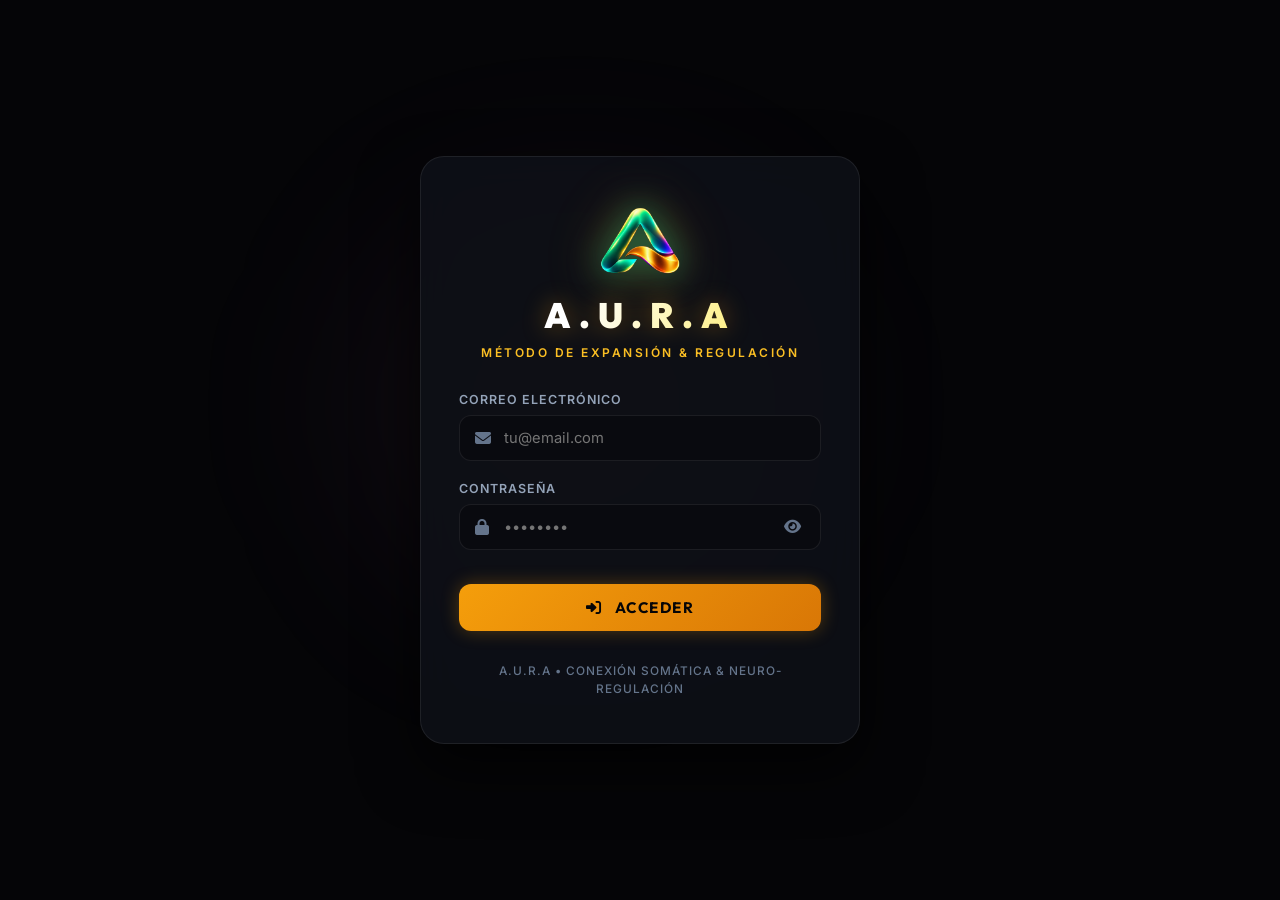
==== login.html @ 06a5b769 "Add files via upload" ====
<!DOCTYPE html>
<html lang="es">
<head>
    <meta charset="UTF-8">
    <meta name="viewport" content="width=device-width, initial-scale=1.0">
    <title>AURA - Acceso a la Plataforma</title>
    <meta name="description" content="Accede a AURA, método de expansión somática, respiración y regulación nerviosa.">
    <link rel="stylesheet" href="https://cdnjs.cloudflare.com/ajax/libs/font-awesome/6.4.0/css/all.min.css">
    <link href="https://fonts.googleapis.com/css2?family=Outfit:wght@300;400;500;600;700;800;900&family=Inter:wght@300;400;500;600;700&display=swap" rel="stylesheet">
    <link rel="icon" type="image/svg+xml" href="assets/logo.svg">
    <style>
        :root {
            --bg-deep:      #050507;
            --bg-card:      rgba(14, 16, 23, 0.88);
            --aura-gold:    #f59e0b;
            --aura-gold-light: #fbbf24;
            --aura-gold-glow: rgba(245, 158, 11, 0.3);
            --border-subtle: rgba(255, 255, 255, 0.08);
            --font-heading: 'Outfit', sans-serif;
            --font-body:    'Inter', sans-serif;
        }

        *, *::before, *::after {
            box-sizing: border-box;
            margin: 0;
            padding: 0;
            -webkit-font-smoothing: antialiased;
        }

        body {
            background-color: var(--bg-deep);
            color: #ffffff;
            font-family: var(--font-body);
            min-height: 100vh;
            display: flex;
            align-items: center;
            justify-content: center;
            overflow: hidden;
            position: relative;
            padding: 20px;
        }

        /* Ambient subtle aura waves */
        body::before {
            content: "";
            position: fixed;
            top: 20%;
            left: 20%;
            width: 50vw;
            height: 50vh;
            background: radial-gradient(circle, rgba(245, 158, 11, 0.08) 0%, rgba(168, 85, 247, 0.05) 50%, transparent 70%);
            filter: blur(80px);
            pointer-events: none;
        }

        .login-card {
            width: 100%;
            max-width: 440px;
            background: var(--bg-card);
            border: 1px solid var(--border-subtle);
            border-radius: 24px;
            padding: 44px 38px;
            box-shadow: 0 24px 60px rgba(0, 0, 0, 0.7);
            backdrop-filter: blur(20px);
            text-align: center;
            position: relative;
            z-index: 10;
        }

        .login-logo {
            display: block;
            width: 80px;
            height: 80px;
            margin: 0 auto 12px auto;
            object-fit: contain;
            filter: drop-shadow(0 0 16px rgba(16, 185, 129, 0.5)) drop-shadow(0 0 25px rgba(245, 158, 11, 0.35));
            animation: logoFloat 4s ease-in-out infinite alternate;
        }

        @keyframes logoFloat {
            0% { transform: translateY(0) scale(1); }
            100% { transform: translateY(-4px) scale(1.03); }
        }

        .login-title {
            font-family: var(--font-heading);
            font-size: 2.2rem;
            font-weight: 900;
            letter-spacing: 8px;
            text-transform: uppercase;
            display: block;
            width: 100%;
            text-align: center;
            margin: 0 auto;
            background: linear-gradient(
                110deg,
                #ffffff 15%,
                #fef08a 35%,
                #ffffff 45%,
                #f59e0b 55%,
                #ffffff 65%,
                #ffffff 85%
            );
            background-size: 220% 100%;
            -webkit-background-clip: text;
            -webkit-text-fill-color: transparent;
            animation: auraGleam 4s ease-in-out infinite;
            filter: drop-shadow(0 0 12px rgba(245, 158, 11, 0.4));
            position: relative;
        }

        @keyframes auraGleam {
            0%, 20% {
                background-position: 150% 0;
                filter: drop-shadow(0 0 8px rgba(245, 158, 11, 0.3));
                transform: scale(1);
            }
            45% {
                filter: drop-shadow(0 0 22px rgba(245, 158, 11, 0.95)) drop-shadow(0 0 38px rgba(251, 191, 36, 0.6));
                transform: scale(1.03);
            }
            70%, 100% {
                background-position: -150% 0;
                filter: drop-shadow(0 0 8px rgba(245, 158, 11, 0.3));
                transform: scale(1);
            }
        }

        .login-sub {
            font-size: 0.75rem;
            letter-spacing: 2.5px;
            color: var(--aura-gold-light);
            text-transform: uppercase;
            margin-top: 8px;
            margin-bottom: 32px;
            font-weight: 600;
        }

        .form-group {
            text-align: left;
            margin-bottom: 20px;
        }

        .form-label {
            display: block;
            font-size: 0.78rem;
            font-weight: 600;
            color: #94a3b8;
            letter-spacing: 1px;
            text-transform: uppercase;
            margin-bottom: 8px;
        }

        .input-wrapper {
            position: relative;
            display: flex;
            align-items: center;
        }

        .input-wrapper .input-icon {
            position: absolute;
            left: 16px;
            top: 50%;
            transform: translateY(-50%);
            color: #64748b;
            pointer-events: none;
            z-index: 2;
        }

        .input-wrapper .toggle-password {
            position: absolute;
            right: 16px !important;
            left: auto !important;
            top: 50%;
            transform: translateY(-50%);
            color: #64748b;
            cursor: pointer;
            z-index: 5;
            padding: 4px;
            font-size: 0.95rem;
            transition: color 0.2s ease, transform 0.2s ease;
        }

        .input-wrapper .toggle-password:hover {
            color: var(--aura-gold);
            transform: translateY(-50%) scale(1.1);
        }

        .form-control {
            width: 100%;
            background: #090a0f;
            border: 1px solid var(--border-subtle);
            border-radius: 12px;
            padding: 13px 46px 13px 44px;
            color: #ffffff;
            font-family: var(--font-body);
            font-size: 0.92rem;
            outline: none;
            transition: all 0.2s ease;
        }

        .form-control:focus {
            border-color: var(--aura-gold);
            box-shadow: 0 0 14px var(--aura-gold-glow);
        }

        .btn-submit {
            width: 100%;
            background: linear-gradient(135deg, #f59e0b, #d97706);
            color: #050507;
            font-family: var(--font-heading);
            font-size: 0.95rem;
            font-weight: 700;
            letter-spacing: 1.5px;
            padding: 14px;
            border-radius: 12px;
            border: none;
            cursor: pointer;
            margin-top: 14px;
            margin-bottom: 4px;
            transition: all 0.25s ease;
            box-shadow: 0 0 18px var(--aura-gold-glow);
            text-transform: uppercase;
        }

        .btn-submit:hover {
            transform: translateY(-2px);
            box-shadow: 0 0 26px rgba(245, 158, 11, 0.5);
            background: linear-gradient(135deg, #fbbf24, #f59e0b);
        }

        .login-footer-text {
            margin-top: 28px;
            margin-bottom: 0;
            font-size: 0.74rem;
            color: #64748b;
            letter-spacing: 1px;
            text-transform: uppercase;
            font-weight: 500;
            line-height: 1.5;
        }

        .error-msg {
            display: none;
            background: rgba(239, 68, 68, 0.12);
            border: 1px solid rgba(239, 68, 68, 0.35);
            color: #fca5a5;
            padding: 12px 16px;
            border-radius: 12px;
            font-size: 0.82rem;
            margin-bottom: 20px;
            text-align: left;
            align-items: center;
            gap: 10px;
            animation: fadeIn 0.3s ease;
        }

        @keyframes fadeIn {
            from { opacity: 0; transform: translateY(-6px); }
            to { opacity: 1; transform: translateY(0); }
        }
    </style>
</head>
<body>
    <div class="login-card">
        <img src="assets/aura_logo_3d.png" alt="A.U.R.A" class="login-logo">
        <h1 class="login-title">A.U.R.A</h1>
        <p class="login-sub">MÉTODO DE EXPANSIÓN & REGULACIÓN</p>

        <!-- Mensaje de Error en Tiempo Real -->
        <div id="error-msg" class="error-msg"></div>

        <form id="login-form" onsubmit="handleLogin(event);">
            <div class="form-group">
                <label class="form-label">Correo Electrónico</label>
                <div class="input-wrapper">
                    <i class="fas fa-envelope input-icon"></i>
                    <input id="login-email" type="email" class="form-control" placeholder="tu@email.com" required autocomplete="email">
                </div>
            </div>

            <div class="form-group">
                <label class="form-label">Contraseña</label>
                <div class="input-wrapper">
                    <i class="fas fa-lock input-icon"></i>
                    <input id="login-password" type="password" class="form-control" placeholder="••••••••" required autocomplete="current-password">
                    <i id="togglePassword" class="fas fa-eye toggle-password" title="Mostrar/Ocultar contraseña"></i>
                </div>
            </div>

            <button type="submit" id="btn-submit-login" class="btn-submit">
                <i class="fas fa-sign-in-alt" style="margin-right: 8px;"></i> Acceder
            </button>
        </form>

        <p class="login-footer-text">
            A.U.R.A &bull; Conexión Somática & Neuro-Regulación
        </p>
    </div>

    <script src="js/auth.js?v=7.0"></script>
</body>
</html>
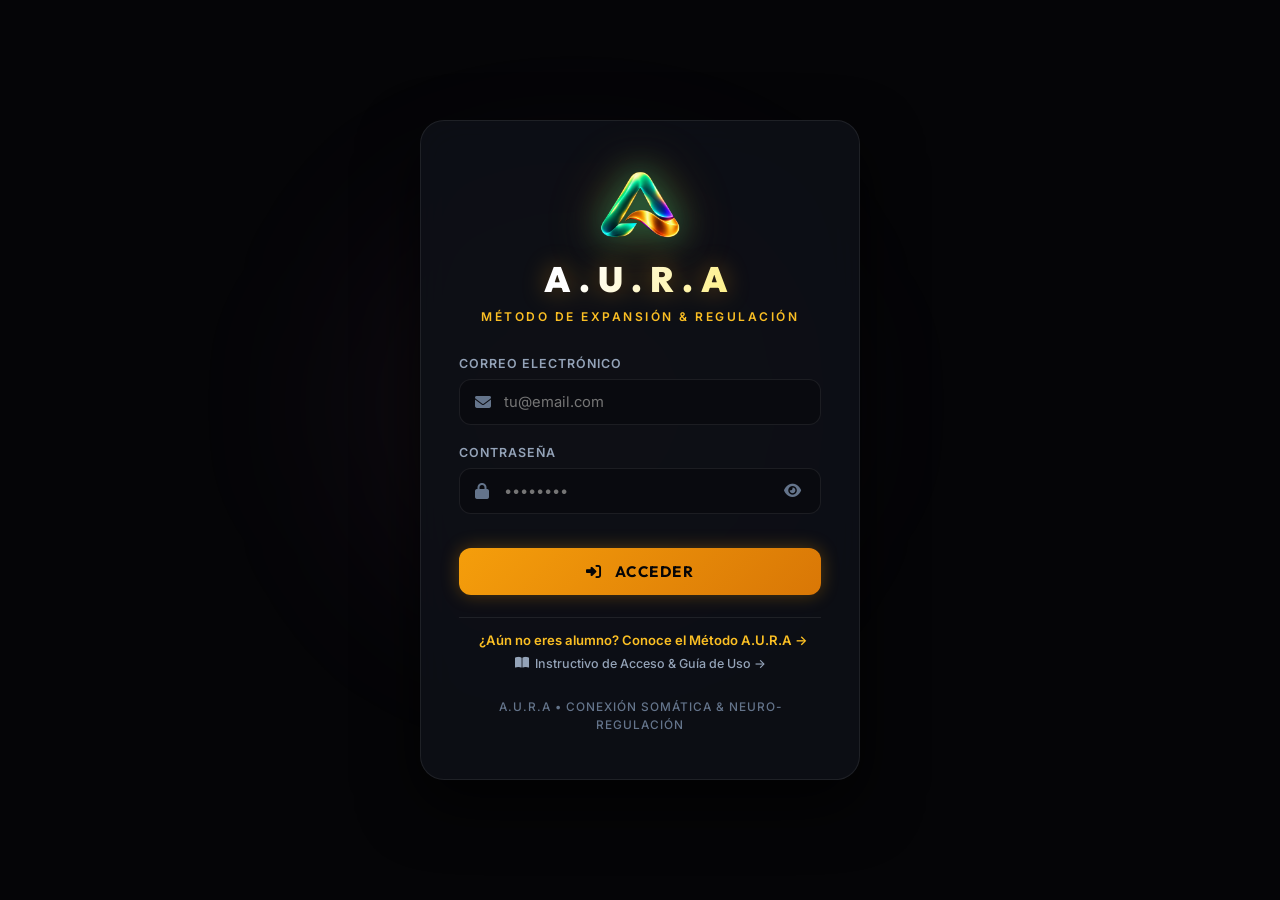
==== commit 7f1939cb: "Add files via upload" ====
--- a/login.html
+++ b/login.html
@@ -2,12 +2,25 @@
 <html lang="es">
 <head>
     <meta charset="UTF-8">
-    <meta name="viewport" content="width=device-width, initial-scale=1.0">
-    <title>AURA - Acceso a la Plataforma</title>
-    <meta name="description" content="Accede a AURA, método de expansión somática, respiración y regulación nerviosa.">
+    <meta name="viewport" content="width=device-width, initial-scale=1.0, maximum-scale=1.0, user-scalable=no, viewport-fit=cover">
+    <title>A.U.R.A - Acceso a la Plataforma</title>
+    <meta name="description" content="Accede a A.U.R.A, método de expansión somática, respiración y regulación nerviosa.">
+    
+    <!-- iOS Web Clip & PWA Meta Tags -->
+    <meta name="apple-mobile-web-app-capable" content="yes">
+    <meta name="apple-mobile-web-app-status-bar-style" content="black-translucent">
+    <meta name="apple-mobile-web-app-title" content="A.U.R.A">
+    <meta name="theme-color" content="#050507">
+    
+    <!-- Icons (iOS Safari & Android PWA) -->
+    <link rel="apple-touch-icon" sizes="180x180" href="assets/aura_logo_3d.png">
+    <link rel="apple-touch-icon" href="assets/aura_logo_3d.png">
+    <link rel="icon" type="image/png" href="assets/aura_logo_3d.png">
+    <link rel="manifest" href="manifest.json">
+
     <link rel="stylesheet" href="https://cdnjs.cloudflare.com/ajax/libs/font-awesome/6.4.0/css/all.min.css">
     <link href="https://fonts.googleapis.com/css2?family=Outfit:wght@300;400;500;600;700;800;900&family=Inter:wght@300;400;500;600;700&display=swap" rel="stylesheet">
-    <link rel="icon" type="image/svg+xml" href="assets/logo.svg">
+
     <style>
         :root {
             --bg-deep:      #050507;
@@ -259,6 +272,29 @@
             from { opacity: 0; transform: translateY(-6px); }
             to { opacity: 1; transform: translateY(0); }
         }
+
+        @media (max-width: 480px) {
+            body {
+                padding: 16px;
+                padding-top: env(safe-area-inset-top, 16px);
+                padding-bottom: env(safe-area-inset-bottom, 16px);
+            }
+            .login-card {
+                padding: 32px 22px;
+                border-radius: 20px;
+            }
+            .login-title {
+                font-size: 1.85rem;
+                letter-spacing: 6px;
+            }
+            .login-logo {
+                width: 70px;
+                height: 70px;
+            }
+            .form-control {
+                font-size: 16px !important; /* Evita que Safari en iOS haga auto-zoom */
+            }
+        }
     </style>
 </head>
 <body>
@@ -293,6 +329,15 @@
             </button>
         </form>
 
+        <div style="margin-top: 18px; padding-top: 14px; border-top: 1px solid var(--border-subtle); display: flex; flex-direction: column; gap: 8px;">
+            <a href="landing.html" style="color: var(--aura-gold-light); text-decoration: none; font-size: 0.82rem; font-weight: 600; display: inline-flex; align-items: center; justify-content: center; gap: 6px;">
+                <i class="fas fa-sparkles"></i> ¿Aún no eres alumno? Conoce el Método A.U.R.A &rarr;
+            </a>
+            <a href="instructivo.html" style="color: #94a3b8; text-decoration: none; font-size: 0.78rem; font-weight: 500; display: inline-flex; align-items: center; justify-content: center; gap: 6px;">
+                <i class="fas fa-book-open"></i> Instructivo de Acceso & Guía de Uso &rarr;
+            </a>
+        </div>
+
         <p class="login-footer-text">
             A.U.R.A &bull; Conexión Somática & Neuro-Regulación
         </p>
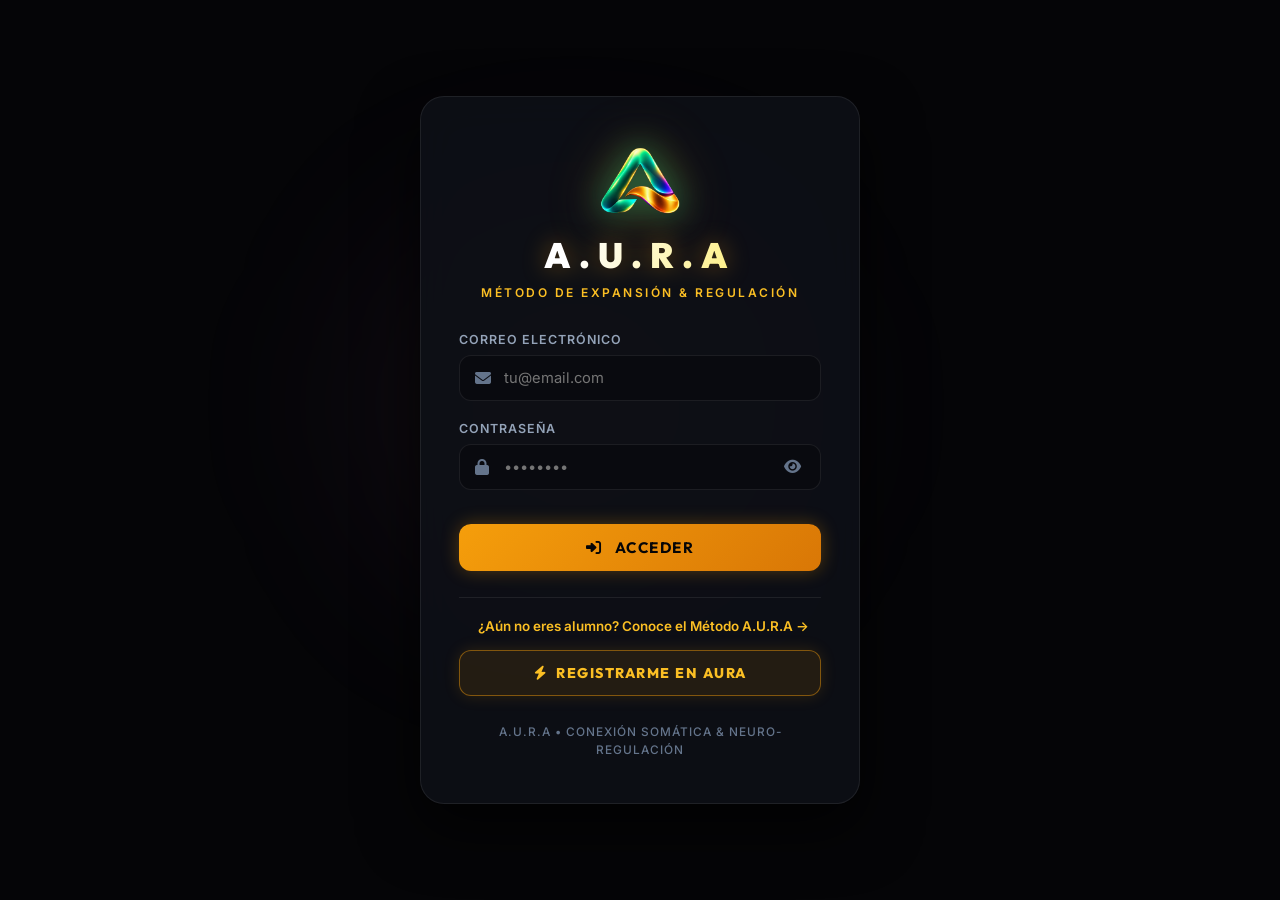
==== commit c0e638af: "Add files via upload" ====
--- a/login.html
+++ b/login.html
@@ -242,6 +242,54 @@
             background: linear-gradient(135deg, #fbbf24, #f59e0b);
         }
 
+        .btn-register {
+            width: 100%;
+            background: rgba(245, 158, 11, 0.1);
+            border: 1px solid rgba(245, 158, 11, 0.45);
+            color: var(--aura-gold-light);
+            font-family: var(--font-heading);
+            font-size: 0.88rem;
+            font-weight: 800;
+            letter-spacing: 1.5px;
+            padding: 13px 18px;
+            border-radius: 12px;
+            text-decoration: none;
+            display: inline-flex;
+            align-items: center;
+            justify-content: center;
+            gap: 9px;
+            text-transform: uppercase;
+            transition: all 0.25s ease;
+            box-shadow: 0 0 16px rgba(245, 158, 11, 0.15);
+            cursor: pointer;
+        }
+
+        .btn-register:hover {
+            background: linear-gradient(135deg, rgba(245, 158, 11, 0.25), rgba(217, 119, 6, 0.3));
+            border-color: var(--aura-gold);
+            color: #ffffff;
+            box-shadow: 0 0 24px rgba(245, 158, 11, 0.4);
+            transform: translateY(-2px);
+        }
+
+        .link-sales-page {
+            color: var(--aura-gold-light);
+            text-decoration: none;
+            font-size: 0.84rem;
+            font-weight: 600;
+            display: inline-flex;
+            align-items: center;
+            justify-content: center;
+            gap: 6px;
+            transition: all 0.2s ease;
+            padding: 4px 0;
+        }
+
+        .link-sales-page:hover {
+            color: #ffffff;
+            text-shadow: 0 0 12px rgba(251, 191, 36, 0.6);
+        }
+
         .login-footer-text {
             margin-top: 28px;
             margin-bottom: 0;
@@ -329,12 +377,12 @@
             </button>
         </form>
 
-        <div style="margin-top: 18px; padding-top: 14px; border-top: 1px solid var(--border-subtle); display: flex; flex-direction: column; gap: 8px;">
-            <a href="landing.html" style="color: var(--aura-gold-light); text-decoration: none; font-size: 0.82rem; font-weight: 600; display: inline-flex; align-items: center; justify-content: center; gap: 6px;">
+        <div style="margin-top: 22px; padding-top: 16px; border-top: 1px solid var(--border-subtle); display: flex; flex-direction: column; gap: 12px;">
+            <a href="https://evolucionaconaura.netlify.app/" class="link-sales-page">
                 <i class="fas fa-sparkles"></i> ¿Aún no eres alumno? Conoce el Método A.U.R.A &rarr;
             </a>
-            <a href="instructivo.html" style="color: #94a3b8; text-decoration: none; font-size: 0.78rem; font-weight: 500; display: inline-flex; align-items: center; justify-content: center; gap: 6px;">
-                <i class="fas fa-book-open"></i> Instructivo de Acceso & Guía de Uso &rarr;
+            <a href="https://pay.hotmart.com/E107951365J" class="btn-register" title="Inscribirse y pagar el acceso al Método A.U.R.A">
+                <i class="fas fa-bolt"></i> Registrarme en AURA
             </a>
         </div>
 
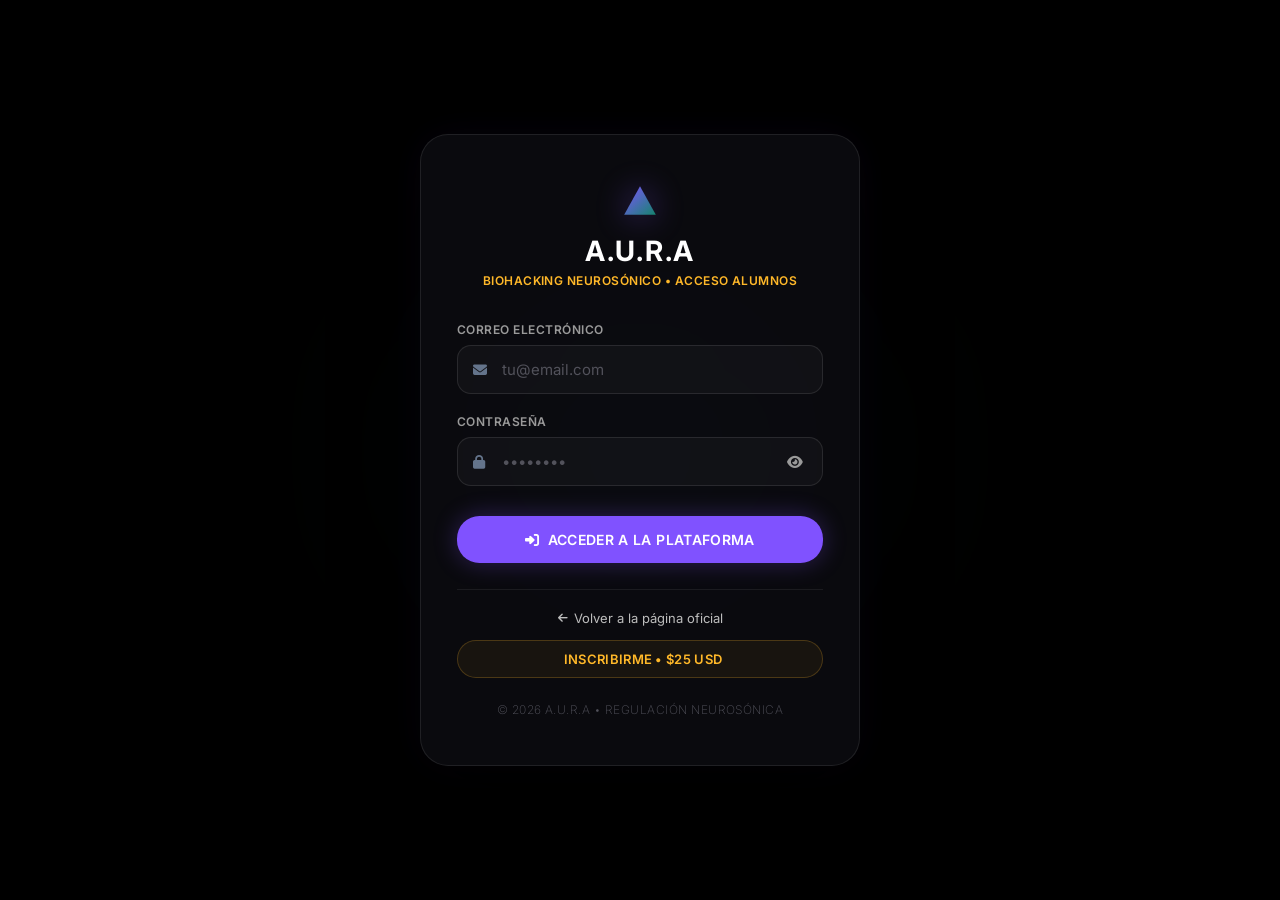
==== commit f6d914cd: "Add files via upload" ====
--- a/login.html
+++ b/login.html
@@ -3,34 +3,39 @@
 <head>
     <meta charset="UTF-8">
     <meta name="viewport" content="width=device-width, initial-scale=1.0, maximum-scale=1.0, user-scalable=no, viewport-fit=cover">
-    <title>A.U.R.A - Acceso a la Plataforma</title>
-    <meta name="description" content="Accede a A.U.R.A, método de expansión somática, respiración y regulación nerviosa.">
+    <title>A.U.R.A &bull; Acceso Alumnos</title>
+    <meta name="description" content="Acceso a la plataforma web oficial de A.U.R.A — Neuro-regulación somática y biohacking neurosónico.">
     
     <!-- iOS Web Clip & PWA Meta Tags -->
     <meta name="apple-mobile-web-app-capable" content="yes">
     <meta name="apple-mobile-web-app-status-bar-style" content="black-translucent">
     <meta name="apple-mobile-web-app-title" content="A.U.R.A">
-    <meta name="theme-color" content="#050507">
+    <meta name="theme-color" content="#000000">
     
-    <!-- Icons (iOS Safari & Android PWA) -->
-    <link rel="apple-touch-icon" sizes="180x180" href="assets/aura_logo_3d.png">
-    <link rel="apple-touch-icon" href="assets/aura_logo_3d.png">
-    <link rel="icon" type="image/png" href="assets/aura_logo_3d.png">
+    <!-- Icons -->
+    <link rel="icon" type="image/png" href="favicon.png">
+    <link rel="apple-touch-icon" sizes="180x180" href="apple-touch-icon.png">
     <link rel="manifest" href="manifest.json">
 
+    <!-- Fonts: Inter (PPNeueMontreal substitute) -->
+    <link rel="preconnect" href="https://fonts.googleapis.com">
+    <link rel="preconnect" href="https://fonts.gstatic.com" crossorigin>
+    <link href="https://fonts.googleapis.com/css2?family=Inter:wght@200;400;500;600;700&display=swap" rel="stylesheet">
     <link rel="stylesheet" href="https://cdnjs.cloudflare.com/ajax/libs/font-awesome/6.4.0/css/all.min.css">
-    <link href="https://fonts.googleapis.com/css2?family=Outfit:wght@300;400;500;600;700;800;900&family=Inter:wght@300;400;500;600;700&display=swap" rel="stylesheet">
 
     <style>
+        /* ==========================================================================
+           DALA DESIGN SYSTEM TOKENS (Pure Void Black, Monolithic Typography & Electric Iris)
+           ========================================================================== */
         :root {
-            --bg-deep:      #050507;
-            --bg-card:      rgba(14, 16, 23, 0.88);
-            --aura-gold:    #f59e0b;
-            --aura-gold-light: #fbbf24;
-            --aura-gold-glow: rgba(245, 158, 11, 0.3);
-            --border-subtle: rgba(255, 255, 255, 0.08);
-            --font-heading: 'Outfit', sans-serif;
-            --font-body:    'Inter', sans-serif;
+            --color-void: #000000;
+            --color-bone-white: #ffffff;
+            --color-ash-gray: #9a9a9a;
+            --color-silver-mist: #bdbdbd;
+            --color-electric-iris: #8052ff;
+            --color-saffron-spark: #ffb829;
+            --color-deep-verdant: #15846e;
+            --font-main: 'Inter', ui-sans-serif, -apple-system, BlinkMacSystemFont, "Segoe UI", Roboto, sans-serif;
         }
 
         *, *::before, *::after {
@@ -40,115 +45,100 @@
             -webkit-font-smoothing: antialiased;
         }
 
+        html {
+            background-color: var(--color-void);
+            color: var(--color-bone-white);
+            font-family: var(--font-main);
+            min-height: 100vh;
+        }
+
         body {
-            background-color: var(--bg-deep);
-            color: #ffffff;
-            font-family: var(--font-body);
+            background-color: #000000;
             min-height: 100vh;
             display: flex;
+            flex-direction: column;
             align-items: center;
             justify-content: center;
-            overflow: hidden;
+            padding: 24px 18px;
             position: relative;
-            padding: 20px;
-        }
-
-        /* Ambient subtle aura waves */
-        body::before {
-            content: "";
+            overflow-x: hidden;
+        }
+
+        /* Ambient subtle aura nebula glow */
+        .ambient-glow {
             position: fixed;
-            top: 20%;
-            left: 20%;
-            width: 50vw;
-            height: 50vh;
-            background: radial-gradient(circle, rgba(245, 158, 11, 0.08) 0%, rgba(168, 85, 247, 0.05) 50%, transparent 70%);
-            filter: blur(80px);
+            top: 50%;
+            left: 50%;
+            transform: translate(-50%, -50%);
+            width: 600px;
+            height: 600px;
+            background: radial-gradient(
+                circle,
+                rgba(128, 82, 255, 0.08) 0%,
+                rgba(21, 132, 110, 0.04) 40%,
+                transparent 70%
+            );
+            filter: blur(90px);
             pointer-events: none;
-        }
-
+            z-index: 0;
+        }
+
+        /* Monolithic Glassmorphic Login Card */
         .login-card {
             width: 100%;
             max-width: 440px;
-            background: var(--bg-card);
-            border: 1px solid var(--border-subtle);
-            border-radius: 24px;
-            padding: 44px 38px;
-            box-shadow: 0 24px 60px rgba(0, 0, 0, 0.7);
-            backdrop-filter: blur(20px);
+            background: rgba(14, 14, 18, 0.78);
+            border: 1px solid rgba(255, 255, 255, 0.09);
+            border-radius: 28px;
+            padding: 48px 36px;
+            box-shadow: 0 32px 80px rgba(0, 0, 0, 0.85), 0 0 40px rgba(128, 82, 255, 0.06);
+            backdrop-filter: blur(24px);
+            -webkit-backdrop-filter: blur(24px);
             text-align: center;
             position: relative;
             z-index: 10;
         }
 
-        .login-logo {
+        /* Brand Logo (Matching Sales Page) */
+        .brand-header {
+            display: flex;
+            flex-direction: column;
+            align-items: center;
+            margin-bottom: 34px;
+        }
+
+        .brand-triangle-logo {
+            width: 38px;
+            height: 38px;
             display: block;
-            width: 80px;
-            height: 80px;
-            margin: 0 auto 12px auto;
-            object-fit: contain;
-            filter: drop-shadow(0 0 16px rgba(16, 185, 129, 0.5)) drop-shadow(0 0 25px rgba(245, 158, 11, 0.35));
-            animation: logoFloat 4s ease-in-out infinite alternate;
-        }
-
-        @keyframes logoFloat {
-            0% { transform: translateY(0) scale(1); }
-            100% { transform: translateY(-4px) scale(1.03); }
-        }
-
-        .login-title {
-            font-family: var(--font-heading);
-            font-size: 2.2rem;
-            font-weight: 900;
-            letter-spacing: 8px;
-            text-transform: uppercase;
-            display: block;
-            width: 100%;
-            text-align: center;
-            margin: 0 auto;
-            background: linear-gradient(
-                110deg,
-                #ffffff 15%,
-                #fef08a 35%,
-                #ffffff 45%,
-                #f59e0b 55%,
-                #ffffff 65%,
-                #ffffff 85%
-            );
-            background-size: 220% 100%;
-            -webkit-background-clip: text;
-            -webkit-text-fill-color: transparent;
-            animation: auraGleam 4s ease-in-out infinite;
-            filter: drop-shadow(0 0 12px rgba(245, 158, 11, 0.4));
-            position: relative;
-        }
-
-        @keyframes auraGleam {
-            0%, 20% {
-                background-position: 150% 0;
-                filter: drop-shadow(0 0 8px rgba(245, 158, 11, 0.3));
-                transform: scale(1);
-            }
-            45% {
-                filter: drop-shadow(0 0 22px rgba(245, 158, 11, 0.95)) drop-shadow(0 0 38px rgba(251, 191, 36, 0.6));
-                transform: scale(1.03);
-            }
-            70%, 100% {
-                background-position: -150% 0;
-                filter: drop-shadow(0 0 8px rgba(245, 158, 11, 0.3));
-                transform: scale(1);
-            }
-        }
-
-        .login-sub {
-            font-size: 0.75rem;
-            letter-spacing: 2.5px;
-            color: var(--aura-gold-light);
-            text-transform: uppercase;
-            margin-top: 8px;
-            margin-bottom: 32px;
+            margin-bottom: 16px;
+            filter: drop-shadow(0 0 16px rgba(128, 82, 255, 0.45));
+            transition: transform 0.3s ease;
+        }
+
+        .brand-triangle-logo:hover {
+            transform: scale(1.06);
+        }
+
+        .brand-title {
+            font-size: 28px;
+            font-weight: 700;
+            color: var(--color-bone-white);
+            letter-spacing: 0.06em;
+            text-transform: uppercase;
+            line-height: 1;
+            margin-bottom: 8px;
+        }
+
+        .brand-sub {
+            font-size: 12px;
             font-weight: 600;
-        }
-
+            color: var(--color-saffron-spark);
+            letter-spacing: 0.04em;
+            text-transform: uppercase;
+        }
+
+        /* Form Controls */
         .form-group {
             text-align: left;
             margin-bottom: 20px;
@@ -156,10 +146,10 @@
 
         .form-label {
             display: block;
-            font-size: 0.78rem;
+            font-size: 12px;
             font-weight: 600;
-            color: #94a3b8;
-            letter-spacing: 1px;
+            color: var(--color-ash-gray);
+            letter-spacing: 0.04em;
             text-transform: uppercase;
             margin-bottom: 8px;
         }
@@ -170,193 +160,225 @@
             align-items: center;
         }
 
-        .input-wrapper .input-icon {
+        .input-icon {
             position: absolute;
             left: 16px;
             top: 50%;
             transform: translateY(-50%);
             color: #64748b;
+            font-size: 14px;
             pointer-events: none;
             z-index: 2;
         }
 
-        .input-wrapper .toggle-password {
+        .toggle-password {
             position: absolute;
-            right: 16px !important;
-            left: auto !important;
+            right: 16px;
             top: 50%;
             transform: translateY(-50%);
-            color: #64748b;
+            color: var(--color-ash-gray);
             cursor: pointer;
             z-index: 5;
             padding: 4px;
-            font-size: 0.95rem;
+            font-size: 14px;
             transition: color 0.2s ease, transform 0.2s ease;
         }
 
-        .input-wrapper .toggle-password:hover {
-            color: var(--aura-gold);
+        .toggle-password:hover {
+            color: var(--color-electric-iris);
             transform: translateY(-50%) scale(1.1);
         }
 
         .form-control {
             width: 100%;
-            background: #090a0f;
-            border: 1px solid var(--border-subtle);
-            border-radius: 12px;
-            padding: 13px 46px 13px 44px;
-            color: #ffffff;
-            font-family: var(--font-body);
-            font-size: 0.92rem;
+            background: rgba(255, 255, 255, 0.03);
+            border: 1px solid rgba(255, 255, 255, 0.1);
+            border-radius: 14px;
+            padding: 14px 44px 14px 44px;
+            color: var(--color-bone-white);
+            font-family: var(--font-main);
+            font-size: 15px;
             outline: none;
-            transition: all 0.2s ease;
+            transition: all 0.25s ease;
+        }
+
+        .form-control::placeholder {
+            color: #52525b;
         }
 
         .form-control:focus {
-            border-color: var(--aura-gold);
-            box-shadow: 0 0 14px var(--aura-gold-glow);
-        }
-
+            border-color: var(--color-electric-iris);
+            background: rgba(255, 255, 255, 0.06);
+            box-shadow: 0 0 20px rgba(128, 82, 255, 0.25);
+        }
+
+        /* Primary Submit Button: Electric Iris Pill */
         .btn-submit {
             width: 100%;
-            background: linear-gradient(135deg, #f59e0b, #d97706);
-            color: #050507;
-            font-family: var(--font-heading);
-            font-size: 0.95rem;
-            font-weight: 700;
-            letter-spacing: 1.5px;
-            padding: 14px;
-            border-radius: 12px;
+            background-color: var(--color-electric-iris);
+            color: var(--color-bone-white);
+            border-radius: 22.5px;
+            padding: 15px 24px;
+            font-family: var(--font-main);
+            font-size: 14px;
+            font-weight: 600;
+            letter-spacing: 0.025em;
+            text-transform: uppercase;
             border: none;
             cursor: pointer;
-            margin-top: 14px;
-            margin-bottom: 4px;
-            transition: all 0.25s ease;
-            box-shadow: 0 0 18px var(--aura-gold-glow);
-            text-transform: uppercase;
+            margin-top: 10px;
+            transition: opacity 0.2s ease, transform 0.2s ease, box-shadow 0.2s ease;
+            box-shadow: 0 0 24px rgba(128, 82, 255, 0.3);
+            display: inline-flex;
+            align-items: center;
+            justify-content: center;
+            gap: 8px;
         }
 
         .btn-submit:hover {
-            transform: translateY(-2px);
-            box-shadow: 0 0 26px rgba(245, 158, 11, 0.5);
-            background: linear-gradient(135deg, #fbbf24, #f59e0b);
-        }
-
-        .btn-register {
-            width: 100%;
-            background: rgba(245, 158, 11, 0.1);
-            border: 1px solid rgba(245, 158, 11, 0.45);
-            color: var(--aura-gold-light);
-            font-family: var(--font-heading);
-            font-size: 0.88rem;
-            font-weight: 800;
-            letter-spacing: 1.5px;
-            padding: 13px 18px;
+            opacity: 0.92;
+            transform: translateY(-1px);
+            box-shadow: 0 0 32px rgba(128, 82, 255, 0.45);
+        }
+
+        .btn-submit:active {
+            transform: translateY(0);
+        }
+
+        /* Error Message Box */
+        .error-msg {
+            display: none;
+            background: rgba(244, 63, 94, 0.1);
+            border: 1px solid rgba(244, 63, 94, 0.35);
+            color: #fda4af;
+            padding: 12px 16px;
             border-radius: 12px;
+            font-size: 13px;
+            margin-bottom: 20px;
+            text-align: left;
+            align-items: center;
+            gap: 10px;
+            line-height: 1.4;
+            animation: fadeIn 0.25s ease;
+        }
+
+        @keyframes fadeIn {
+            from { opacity: 0; transform: translateY(-4px); }
+            to { opacity: 1; transform: translateY(0); }
+        }
+
+        /* Footer & Extra Actions */
+        .login-footer-actions {
+            margin-top: 26px;
+            padding-top: 20px;
+            border-top: 1px solid rgba(255, 255, 255, 0.07);
+            display: flex;
+            flex-direction: column;
+            gap: 14px;
+        }
+
+        .link-sales-page {
+            color: var(--color-silver-mist);
             text-decoration: none;
-            display: inline-flex;
-            align-items: center;
-            justify-content: center;
-            gap: 9px;
-            text-transform: uppercase;
-            transition: all 0.25s ease;
-            box-shadow: 0 0 16px rgba(245, 158, 11, 0.15);
-            cursor: pointer;
-        }
-
-        .btn-register:hover {
-            background: linear-gradient(135deg, rgba(245, 158, 11, 0.25), rgba(217, 119, 6, 0.3));
-            border-color: var(--aura-gold);
-            color: #ffffff;
-            box-shadow: 0 0 24px rgba(245, 158, 11, 0.4);
-            transform: translateY(-2px);
-        }
-
-        .link-sales-page {
-            color: var(--aura-gold-light);
-            text-decoration: none;
-            font-size: 0.84rem;
-            font-weight: 600;
+            font-size: 13px;
+            font-weight: 400;
             display: inline-flex;
             align-items: center;
             justify-content: center;
             gap: 6px;
+            transition: color 0.2s ease;
+        }
+
+        .link-sales-page:hover {
+            color: var(--color-bone-white);
+        }
+
+        .btn-register-ghost {
+            color: var(--color-saffron-spark);
+            text-decoration: none;
+            font-size: 13px;
+            font-weight: 600;
+            letter-spacing: 0.025em;
+            text-transform: uppercase;
+            display: inline-flex;
+            align-items: center;
+            justify-content: center;
+            gap: 6px;
+            padding: 10px 16px;
+            border-radius: 20px;
+            background: rgba(255, 184, 41, 0.06);
+            border: 1px solid rgba(255, 184, 41, 0.22);
             transition: all 0.2s ease;
-            padding: 4px 0;
-        }
-
-        .link-sales-page:hover {
-            color: #ffffff;
-            text-shadow: 0 0 12px rgba(251, 191, 36, 0.6);
-        }
-
-        .login-footer-text {
-            margin-top: 28px;
-            margin-bottom: 0;
-            font-size: 0.74rem;
-            color: #64748b;
-            letter-spacing: 1px;
-            text-transform: uppercase;
-            font-weight: 500;
-            line-height: 1.5;
-        }
-
-        .error-msg {
-            display: none;
-            background: rgba(239, 68, 68, 0.12);
-            border: 1px solid rgba(239, 68, 68, 0.35);
-            color: #fca5a5;
-            padding: 12px 16px;
-            border-radius: 12px;
-            font-size: 0.82rem;
-            margin-bottom: 20px;
-            text-align: left;
-            align-items: center;
-            gap: 10px;
-            animation: fadeIn 0.3s ease;
-        }
-
-        @keyframes fadeIn {
-            from { opacity: 0; transform: translateY(-6px); }
-            to { opacity: 1; transform: translateY(0); }
-        }
-
+        }
+
+        .btn-register-ghost:hover {
+            background: rgba(255, 184, 41, 0.12);
+            border-color: var(--color-saffron-spark);
+            box-shadow: 0 0 16px rgba(255, 184, 41, 0.2);
+        }
+
+        .login-caption {
+            margin-top: 24px;
+            font-size: 12px;
+            font-weight: 200;
+            color: #52525b;
+            letter-spacing: 0.04em;
+            text-transform: uppercase;
+        }
+
+        /* Mobile Adjustments */
         @media (max-width: 480px) {
             body {
                 padding: 16px;
-                padding-top: env(safe-area-inset-top, 16px);
-                padding-bottom: env(safe-area-inset-bottom, 16px);
             }
             .login-card {
-                padding: 32px 22px;
-                border-radius: 20px;
+                padding: 36px 24px;
+                border-radius: 22px;
             }
-            .login-title {
-                font-size: 1.85rem;
-                letter-spacing: 6px;
+            .brand-title {
+                font-size: 25px;
             }
-            .login-logo {
-                width: 70px;
-                height: 70px;
+            .brand-triangle-logo {
+                width: 32px;
+                height: 32px;
             }
             .form-control {
-                font-size: 16px !important; /* Evita que Safari en iOS haga auto-zoom */
+                font-size: 16px !important; /* Evita zoom automático en Safari iOS */
+                padding: 13px 40px 13px 40px;
             }
         }
     </style>
 </head>
 <body>
+
+    <!-- Ambient Subtle Glow Background -->
+    <div class="ambient-glow"></div>
+
+    <!-- Login Card -->
     <div class="login-card">
-        <img src="assets/aura_logo_3d.png" alt="A.U.R.A" class="login-logo">
-        <h1 class="login-title">A.U.R.A</h1>
-        <p class="login-sub">MÉTODO DE EXPANSIÓN & REGULACIÓN</p>
-
-        <!-- Mensaje de Error en Tiempo Real -->
+        
+        <!-- Brand Header with Same Gradient Triangle Logo as Sales Page -->
+        <div class="brand-header">
+            <svg class="brand-triangle-logo" viewBox="0 0 24 24" fill="none">
+                <polygon points="12,2 22,20 2,20" fill="url(#brandGradLogin)" />
+                <defs>
+                    <linearGradient id="brandGradLogin" x1="0%" y1="0%" x2="100%" y2="100%">
+                        <stop offset="0%" stop-color="#8052ff" />
+                        <stop offset="100%" stop-color="#15846e" />
+                    </linearGradient>
+                </defs>
+            </svg>
+            <h1 class="brand-title">A.U.R.A</h1>
+            <span class="brand-sub">Biohacking Neurosónico &bull; Acceso Alumnos</span>
+        </div>
+
+        <!-- Real-Time Error Message Container -->
         <div id="error-msg" class="error-msg"></div>
 
+        <!-- Formulario de Autenticación -->
         <form id="login-form" onsubmit="handleLogin(event);">
             <div class="form-group">
-                <label class="form-label">Correo Electrónico</label>
+                <label class="form-label" for="login-email">Correo Electrónico</label>
                 <div class="input-wrapper">
                     <i class="fas fa-envelope input-icon"></i>
                     <input id="login-email" type="email" class="form-control" placeholder="tu@email.com" required autocomplete="email">
@@ -364,7 +386,7 @@
             </div>
 
             <div class="form-group">
-                <label class="form-label">Contraseña</label>
+                <label class="form-label" for="login-password">Contraseña</label>
                 <div class="input-wrapper">
                     <i class="fas fa-lock input-icon"></i>
                     <input id="login-password" type="password" class="form-control" placeholder="••••••••" required autocomplete="current-password">
@@ -373,24 +395,26 @@
             </div>
 
             <button type="submit" id="btn-submit-login" class="btn-submit">
-                <i class="fas fa-sign-in-alt" style="margin-right: 8px;"></i> Acceder
+                <i class="fas fa-sign-in-alt"></i> Acceder a la Plataforma
             </button>
         </form>
 
-        <div style="margin-top: 22px; padding-top: 16px; border-top: 1px solid var(--border-subtle); display: flex; flex-direction: column; gap: 12px;">
-            <a href="https://evolucionaconaura.netlify.app/" class="link-sales-page">
-                <i class="fas fa-sparkles"></i> ¿Aún no eres alumno? Conoce el Método A.U.R.A &rarr;
+        <!-- Enlaces Secundarios -->
+        <div class="login-footer-actions">
+            <a href="index.html" class="link-sales-page">
+                <i class="fas fa-arrow-left" style="font-size: 11px;"></i> Volver a la página oficial
             </a>
-            <a href="https://pay.hotmart.com/E107951365J" class="btn-register" title="Inscribirse y pagar el acceso al Método A.U.R.A">
-                <i class="fas fa-bolt"></i> Registrarme en AURA
+            <a href="https://pay.hotmart.com/E107951365J" class="btn-register-ghost" title="Inscribirse y pagar el acceso a A.U.R.A">
+                <i class="fas fa-sparkles"></i> Inscribirme &bull; $25 USD
             </a>
         </div>
 
-        <p class="login-footer-text">
-            A.U.R.A &bull; Conexión Somática & Neuro-Regulación
+        <p class="login-caption">
+            &copy; 2026 A.U.R.A &bull; Regulación Neurosónica
         </p>
     </div>
 
+    <!-- Script de autenticación contra Supabase -->
     <script src="js/auth.js?v=7.0"></script>
 </body>
 </html>
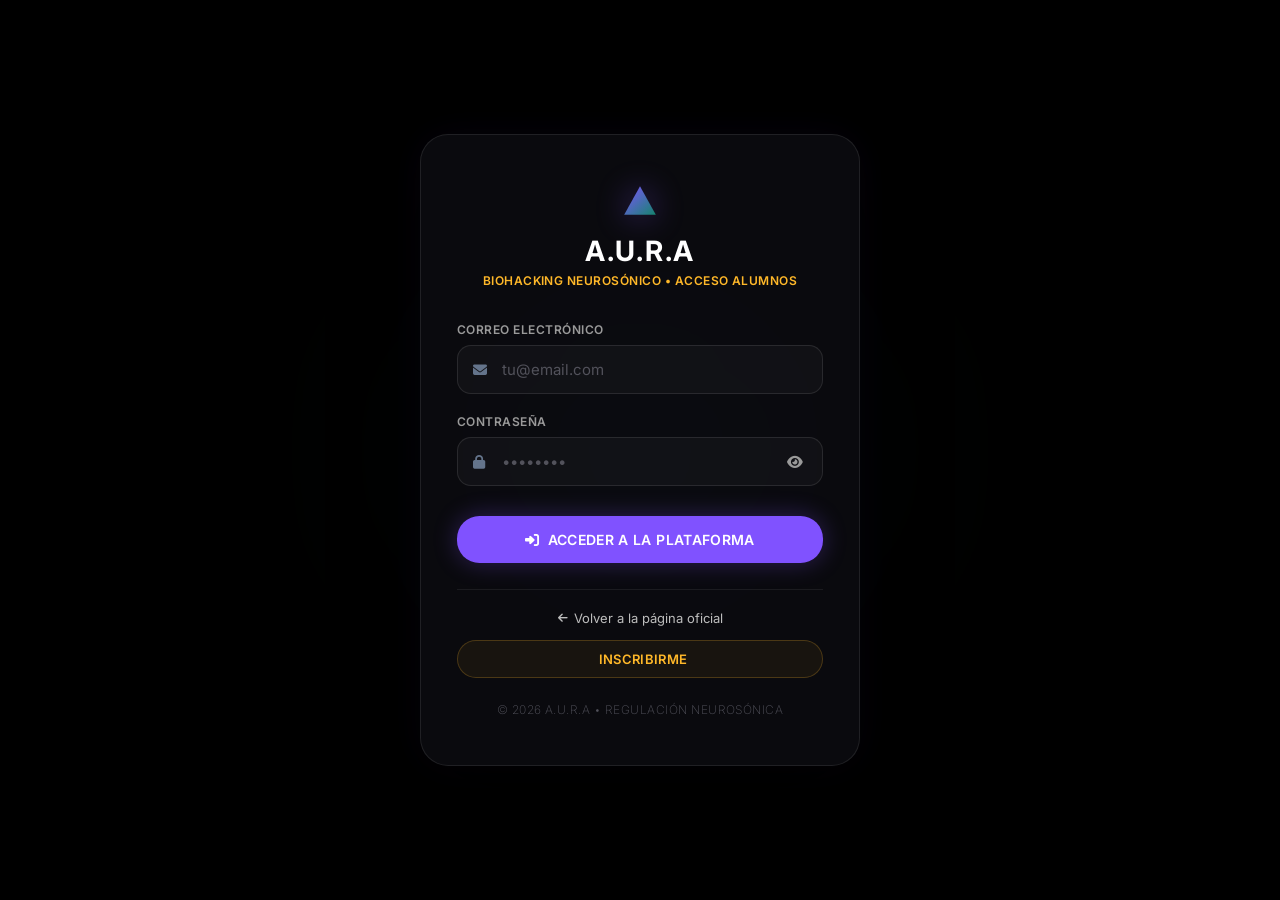
==== commit 21776433: "Add files via upload" ====
--- a/login.html
+++ b/login.html
@@ -401,11 +401,11 @@
 
         <!-- Enlaces Secundarios -->
         <div class="login-footer-actions">
-            <a href="index.html" class="link-sales-page">
+            <a href="https://evolucionaconaura.netlify.app/" class="link-sales-page">
                 <i class="fas fa-arrow-left" style="font-size: 11px;"></i> Volver a la página oficial
             </a>
-            <a href="https://pay.hotmart.com/E107951365J" class="btn-register-ghost" title="Inscribirse y pagar el acceso a A.U.R.A">
-                <i class="fas fa-sparkles"></i> Inscribirme &bull; $25 USD
+            <a href="https://evolucionaconaura.netlify.app/" class="btn-register-ghost" title="Inscribirme en el Método A.U.R.A">
+                <i class="fas fa-sparkles"></i> Inscribirme
             </a>
         </div>
 
